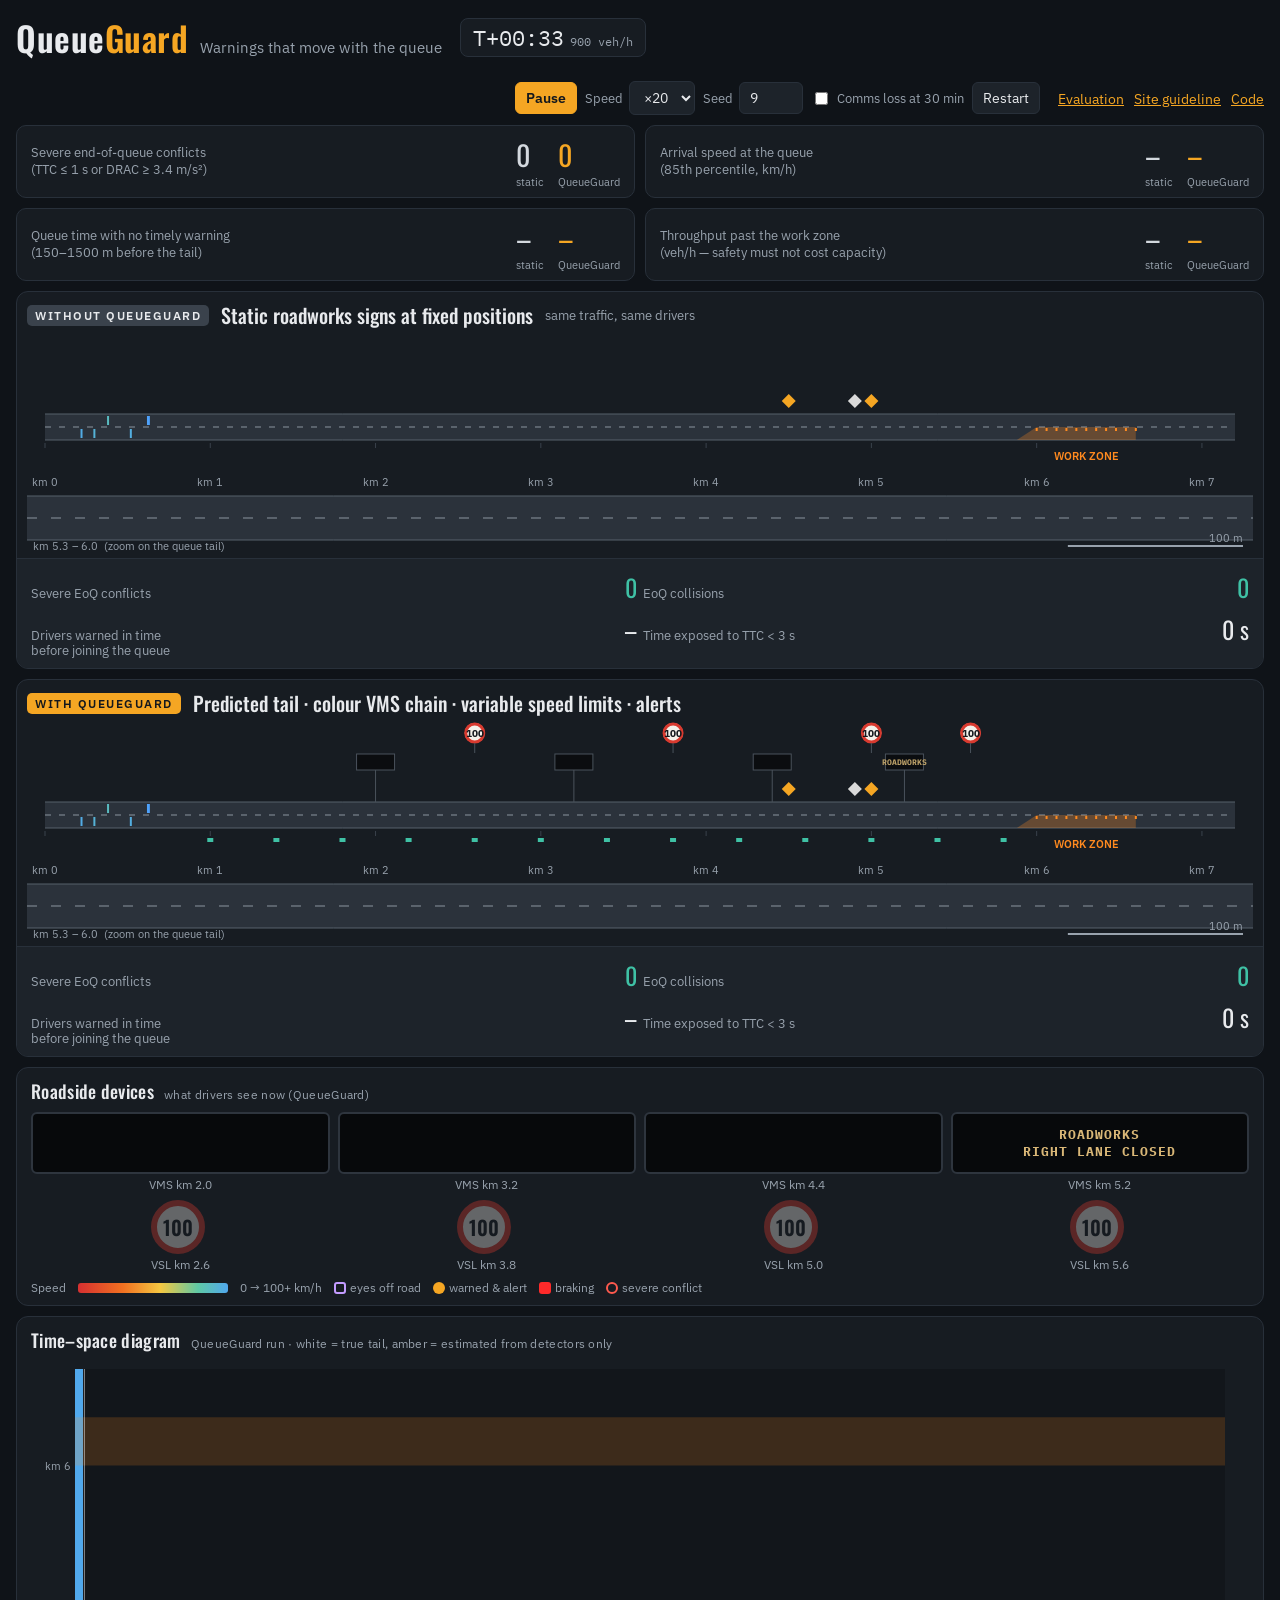
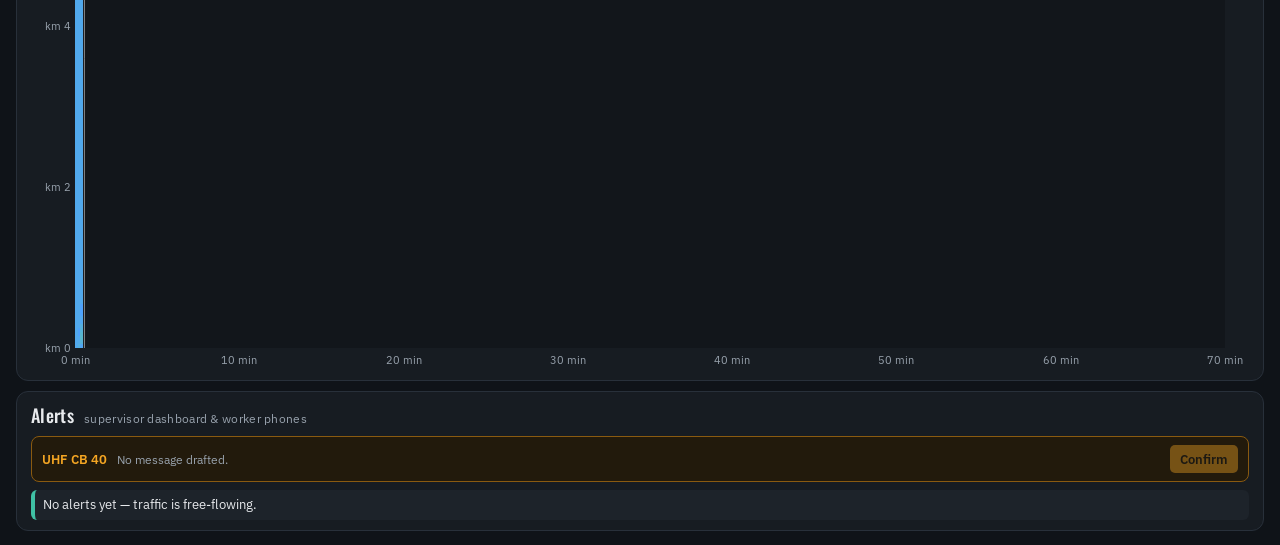
==== index.html @ 4af51060 "QueueGuard: end-of-queue warning system, simulation, evaluation, guideline generator, demo video Co-" ====
<!doctype html>
<html lang="en">
<head>
<meta charset="utf-8">
<meta name="viewport" content="width=device-width, initial-scale=1">
<title>QueueGuard — live end-of-queue warning demo</title>
<meta name="description" content="QueueGuard predicts where a roadworks queue tail will be and moves VMS, variable speed limits and alerts with it. Side-by-side traffic simulation against static signs.">
<link rel="preconnect" href="https://fonts.googleapis.com">
<link rel="stylesheet" href="https://fonts.googleapis.com/css2?family=IBM+Plex+Mono:wght@500;700&family=IBM+Plex+Sans:wght@400;600&family=Oswald:wght@500;600&display=swap">
<link rel="stylesheet" href="css/app.css">
</head>
<body>
<div class="app">
  <header class="top">
    <div class="brand">
      <h1>Queue<span>Guard</span></h1>
      <p>Warnings that move with the queue</p>
    </div>
    <div class="clock" id="clock">T+00:00<small id="demand">900 veh/h</small></div>
    <div class="controls">
      <button class="primary" id="play">Pause</button>
      <label>Speed <select id="speed">
        <option value="5">×5</option><option value="10">×10</option><option value="20" selected>×20</option><option value="40">×40</option><option value="80">×80</option>
      </select></label>
      <label>Seed <input type="number" id="seed" min="1" max="999" value="9"></label>
      <label><input type="checkbox" id="failsafe"> Comms loss at 30 min</label>
      <button id="restart">Restart</button>
      <span class="nav"><a href="eval.html">Evaluation</a><a href="guideline.html">Site guideline</a><a href="https://github.com/Morlan1hp/queueguard" id="repo" target="_blank" rel="noopener">Code</a></span>
    </div>
  </header>

  <section class="scoreboard" aria-label="Running comparison">
    <div class="score"><div class="lbl">Severe end-of-queue conflicts<br>(TTC ≤ 1 s or DRAC ≥ 3.4 m/s²)</div><div class="vals"><span class="a" id="sc-conf-a">0<small>static</small></span><span class="b" id="sc-conf-b">0<small>QueueGuard</small></span></div></div>
    <div class="score"><div class="lbl">Arrival speed at the queue<br>(85th percentile, km/h)</div><div class="vals"><span class="a" id="sc-app-a">–<small>static</small></span><span class="b" id="sc-app-b">–<small>QueueGuard</small></span></div></div>
    <div class="score"><div class="lbl">Queue time with no timely warning<br>(150–1500 m before the tail)</div><div class="vals"><span class="a" id="sc-unc-a">–<small>static</small></span><span class="b" id="sc-unc-b">–<small>QueueGuard</small></span></div></div>
    <div class="score"><div class="lbl">Throughput past the work zone<br>(veh/h — safety must not cost capacity)</div><div class="vals"><span class="a" id="sc-thr-a">–<small>static</small></span><span class="b" id="sc-thr-b">–<small>QueueGuard</small></span></div></div>
  </section>

  <section class="panel" id="panel-a">
    <div class="viz">
      <div class="head"><span class="tag static">Without QueueGuard</span><h2>Static roadworks signs at fixed positions</h2><span class="sub">same traffic, same drivers</span></div>
      <canvas class="corridor" id="cor-a" aria-label="Corridor view, static signs"></canvas>
      <canvas class="zoom" id="zoom-a" aria-label="Zoom on the queue tail, static signs"></canvas>
    </div>
    <div class="kpis" id="kpi-a"></div>
  </section>

  <section class="panel" id="panel-b">
    <div class="viz">
      <div class="head"><span class="tag qg">With QueueGuard</span><h2>Predicted tail · colour VMS chain · variable speed limits · alerts</h2></div>
      <canvas class="corridor" id="cor-b" aria-label="Corridor view, QueueGuard"></canvas>
      <canvas class="zoom" id="zoom-b" aria-label="Zoom on the queue tail, QueueGuard"></canvas>
    </div>
    <div class="kpis" id="kpi-b"></div>
  </section>

  <section class="bottom">
    <div class="card">
      <h3>Roadside devices <small>what drivers see now (QueueGuard)</small></h3>
      <div class="boards" id="boards"></div>
      <div class="vsls" id="vsls"></div>
      <div class="legend">
        <span>Speed</span><span class="ramp" id="ramp"></span><span>0 → 100+ km/h</span>
        <span><i style="background:transparent;border:2px solid #C39BFF"></i>eyes off road</span>
        <span><i style="background:#F5A623;border-radius:50%"></i>warned &amp; alert</span>
        <span><i style="background:#FF2A2A"></i>braking</span>
        <span><i style="background:transparent;border:2px solid #FF5A4E;border-radius:50%"></i>severe conflict</span>
      </div>
    </div>
    <div class="card">
      <h3>Time–space diagram <small>QueueGuard run · white = true tail, amber = estimated from detectors only</small></h3>
      <canvas class="ts" id="ts" aria-label="Time-space speed diagram"></canvas>
    </div>
    <div class="card">
      <h3>Alerts <small>supervisor dashboard &amp; worker phones</small></h3>
      <div class="uhf" id="uhf"><span class="st">UHF CB 40</span><span id="uhf-text" class="note">No message drafted.</span><button id="uhf-btn" disabled>Confirm</button></div>
      <ul class="feed" id="feed"></ul>
    </div>
  </section>
</div>
<div class="caption" id="caption"></div>

<script src="js/sim.js"></script>
<script src="js/render.js"></script>
<script src="js/app.js"></script>
</body>
</html>
---- css/app.css ----
:root {
  --bg: #0F1318; --panel: #171C22; --panel2: #1D232A; --border: #28303A;
  --text: #E8EAED; --muted: #98A2AD; --amber: #F5A623; --amber-d: #8A5A10;
  --red: #FF5A4E; --teal: #3FC1A5; --violet: #C39BFF;
  --sans: "IBM Plex Sans", Arial, sans-serif; --display: "Oswald", "Arial Narrow", Arial, sans-serif;
  --mono: "IBM Plex Mono", Consolas, monospace;
}
* { box-sizing: border-box; }
html, body { margin: 0; background: var(--bg); color: var(--text); font-family: var(--sans); }
a { color: var(--amber); }
button, select, input { font-family: var(--sans); }

.app { display: grid; grid-template-rows: auto auto auto 1fr; gap: 10px; padding: 12px 16px 14px; min-height: 100vh; max-width: 1920px; margin: 0 auto; }

/* header */
.top { display: flex; align-items: center; gap: 18px; flex-wrap: wrap; }
.brand { display: flex; align-items: baseline; gap: 12px; }
.brand h1 { font-family: var(--display); font-weight: 600; font-size: 34px; margin: 0; letter-spacing: 0.5px; }
.brand h1 span { color: var(--amber); }
.brand p { margin: 0; color: var(--muted); font-size: 15px; }
.clock { font-family: var(--mono); font-size: 22px; color: var(--text); background: var(--panel); border: 1px solid var(--border); border-radius: 8px; padding: 4px 12px; }
.clock small { color: var(--muted); font-size: 12px; margin-left: 6px; }
.controls { display: flex; align-items: center; gap: 8px; margin-left: auto; flex-wrap: wrap; }
.controls button, .controls select, .controls input { background: var(--panel2); color: var(--text); border: 1px solid var(--border); border-radius: 6px; padding: 6px 10px; font-size: 14px; }
.controls button.primary { background: var(--amber); color: #14181D; border-color: var(--amber); font-weight: 600; }
.controls label { color: var(--muted); font-size: 13px; display: flex; align-items: center; gap: 6px; }
.controls input[type=number] { width: 64px; }
.nav a { font-size: 14px; margin-left: 10px; }

.scoreboard { display: grid; grid-template-columns: repeat(4, 1fr); gap: 10px; }
.score { background: var(--panel); border: 1px solid var(--border); border-radius: 10px; padding: 8px 14px; display: flex; align-items: center; justify-content: space-between; gap: 10px; }
.score .lbl { color: var(--muted); font-size: 13px; line-height: 1.25; }
.score .vals { display: flex; gap: 14px; align-items: baseline; font-family: var(--display); font-size: 28px; white-space: nowrap; }
.score .vals .a { color: #D3D8DE; }
.score .vals .b { color: var(--amber); }
.score .vals small { font-family: var(--sans); font-size: 11px; color: var(--muted); display: block; text-align: center; }

/* corridor panels */
.panel { background: var(--panel); border: 1px solid var(--border); border-radius: 12px; display: grid; grid-template-columns: 1fr 270px; gap: 0; overflow: hidden; }
.panel .viz { padding: 8px 10px 4px; }
.panel .head { display: flex; align-items: center; gap: 12px; }
.tag { font-size: 12px; font-weight: 600; letter-spacing: 1.5px; padding: 3px 8px; border-radius: 5px; text-transform: uppercase; }
.tag.static { background: #3A424C; color: #E8EAED; }
.tag.qg { background: var(--amber); color: #14181D; }
.panel h2 { font-family: var(--display); font-weight: 500; font-size: 20px; margin: 0; }
.panel .sub { color: var(--muted); font-size: 13px; }
canvas.corridor { width: 100%; height: 160px; display: block; }
canvas.zoom { width: 100%; height: 64px; display: block; }
.kpis { background: var(--panel2); border-left: 1px solid var(--border); padding: 10px 14px; display: grid; grid-template-rows: repeat(4, auto); gap: 6px; align-content: center; }
.kpi { display: flex; justify-content: space-between; align-items: baseline; gap: 8px; }
.kpi .k { color: var(--muted); font-size: 12.5px; line-height: 1.2; }
.kpi .v { font-family: var(--display); font-size: 24px; }
.kpi .v.bad { color: var(--red); }
.kpi .v.good { color: var(--teal); }

/* bottom row */
.bottom { display: grid; grid-template-columns: 1.05fr 1fr 0.95fr; gap: 10px; min-height: 0; }
.card { background: var(--panel); border: 1px solid var(--border); border-radius: 12px; padding: 10px 14px; display: flex; flex-direction: column; gap: 8px; min-height: 0; }
.card h3 { font-family: var(--display); font-weight: 500; font-size: 18px; margin: 0; letter-spacing: 0.3px; }
.card h3 small { font-family: var(--sans); color: var(--muted); font-size: 12px; font-weight: 400; margin-left: 6px; }

.boards { display: grid; grid-template-columns: repeat(4, 1fr); gap: 8px; }
.led { background: #07090B; border: 2px solid #2E353E; border-radius: 6px; padding: 8px 6px; min-height: 62px; display: flex; flex-direction: column; justify-content: center; align-items: center; font-family: var(--mono); font-weight: 700; font-size: 12.5px; letter-spacing: 1px; color: #3A2E18; text-align: center; line-height: 1.35; }
.led.on { color: #D9B777; }
.led.warn { color: var(--amber); border-color: var(--amber); text-shadow: 0 0 6px rgba(245,166,35,0.6); }
.led.flash-off { color: #5A4315; text-shadow: none; }
.led.fallback { border-color: var(--red); }
.bcap { color: var(--muted); font-size: 11.5px; text-align: center; margin-top: 3px; }
.vsls { display: grid; grid-template-columns: repeat(4, 1fr); gap: 8px; justify-items: center; }
.vsl { width: 54px; height: 54px; border-radius: 50%; background: #F4F1EA; border: 6px solid #D93A2F; display: flex; align-items: center; justify-content: center; font-family: var(--display); font-weight: 600; font-size: 20px; color: #14181D; }
.vsl.blank { opacity: 0.35; }
.legend { display: flex; align-items: center; gap: 12px; flex-wrap: wrap; color: var(--muted); font-size: 12px; }
.legend .ramp { width: 150px; height: 10px; border-radius: 3px; }
.legend i { display: inline-block; width: 12px; height: 12px; border-radius: 3px; margin-right: 4px; vertical-align: -2px; }

canvas.ts { width: 100%; flex: 1; min-height: 200px; display: block; }

.feed { list-style: none; margin: 0; padding: 0; display: flex; flex-direction: column; gap: 6px; overflow: hidden; flex: 1; }
.feed li { font-size: 13px; line-height: 1.35; padding: 6px 8px; border-radius: 6px; background: var(--panel2); border-left: 4px solid var(--teal); }
.feed li.l2 { border-left-color: var(--amber); }
.feed li.l3 { border-left-color: var(--red); }
.feed li b { font-family: var(--mono); font-weight: 600; color: var(--muted); margin-right: 6px; }
.uhf { background: #221A0C; border: 1px solid var(--amber-d); border-radius: 8px; padding: 8px 10px; font-size: 13px; display: flex; gap: 10px; align-items: center; }
.uhf .st { font-weight: 600; color: var(--amber); white-space: nowrap; }
.uhf button { margin-left: auto; background: var(--amber); color: #14181D; border: 0; border-radius: 5px; padding: 5px 10px; font-weight: 600; cursor: pointer; }
.uhf button[disabled] { opacity: 0.4; cursor: default; }
.note { color: var(--muted); font-size: 12px; }

/* caption overlay for recorded video */
.caption { position: fixed; left: 50%; bottom: 26px; transform: translateX(-50%); background: rgba(10,12,15,0.92); border: 1px solid var(--amber); color: var(--text); font-size: 26px; padding: 12px 22px; border-radius: 10px; max-width: 1400px; text-align: center; display: none; z-index: 5; }
.caption.show { display: block; }
.caption b { color: var(--amber); }

@media (max-width: 1280px) {
  .bottom { grid-template-columns: 1fr; }
  .scoreboard { grid-template-columns: repeat(2, 1fr); }
  .panel { grid-template-columns: 1fr; }
  .kpis { border-left: 0; border-top: 1px solid var(--border); grid-template-columns: repeat(2, 1fr); grid-template-rows: none; }
}
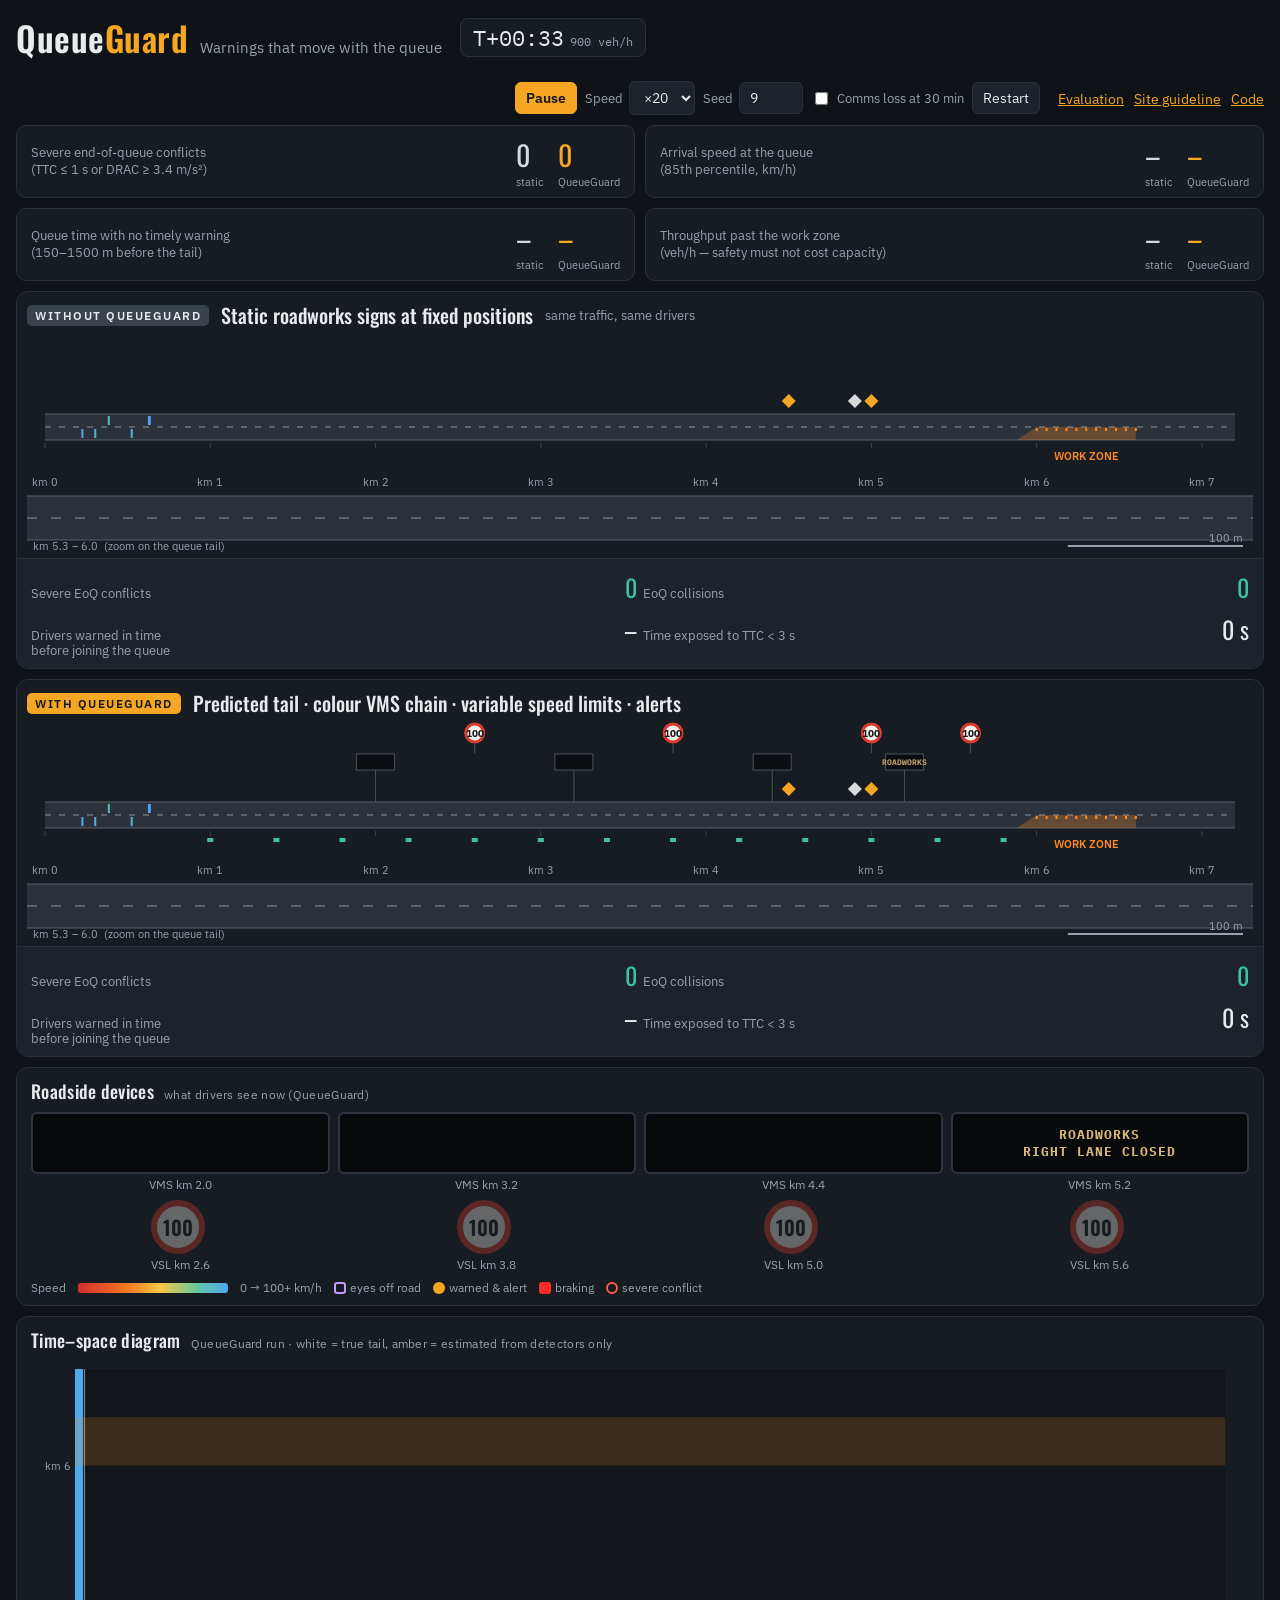
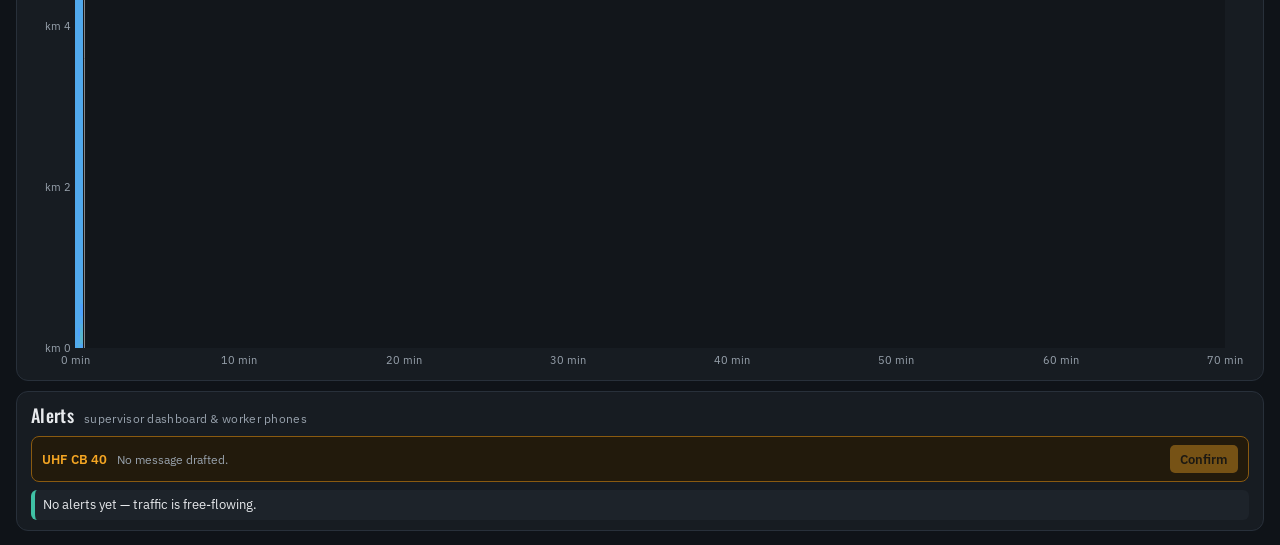
==== commit 551042f3: "QueueGuard: site virtual trial, what-is-new and viability sections, demo video v2 (hook, spotlights," ====
--- a/index.html
+++ b/index.html
@@ -29,7 +29,7 @@
     </div>
   </header>
 
-  <section class="scoreboard" aria-label="Running comparison">
+  <section class="scoreboard" id="score" aria-label="Running comparison">
     <div class="score"><div class="lbl">Severe end-of-queue conflicts<br>(TTC ≤ 1 s or DRAC ≥ 3.4 m/s²)</div><div class="vals"><span class="a" id="sc-conf-a">0<small>static</small></span><span class="b" id="sc-conf-b">0<small>QueueGuard</small></span></div></div>
     <div class="score"><div class="lbl">Arrival speed at the queue<br>(85th percentile, km/h)</div><div class="vals"><span class="a" id="sc-app-a">–<small>static</small></span><span class="b" id="sc-app-b">–<small>QueueGuard</small></span></div></div>
     <div class="score"><div class="lbl">Queue time with no timely warning<br>(150–1500 m before the tail)</div><div class="vals"><span class="a" id="sc-unc-a">–<small>static</small></span><span class="b" id="sc-unc-b">–<small>QueueGuard</small></span></div></div>
--- a/css/app.css
+++ b/css/app.css
@@ -86,6 +86,9 @@
 .uhf button[disabled] { opacity: 0.4; cursor: default; }
 .note { color: var(--muted); font-size: 12px; }
 
+/* spotlight for recorded video: everything outside the box is dimmed */
+.spot { position: fixed; display: none; z-index: 4; border: 3px solid var(--amber); border-radius: 12px; box-shadow: 0 0 0 4000px rgba(8,10,13,0.62); pointer-events: none; }
+
 /* caption overlay for recorded video */
 .caption { position: fixed; left: 50%; bottom: 26px; transform: translateX(-50%); background: rgba(10,12,15,0.92); border: 1px solid var(--amber); color: var(--text); font-size: 26px; padding: 12px 22px; border-radius: 10px; max-width: 1400px; text-align: center; display: none; z-index: 5; }
 .caption.show { display: block; }
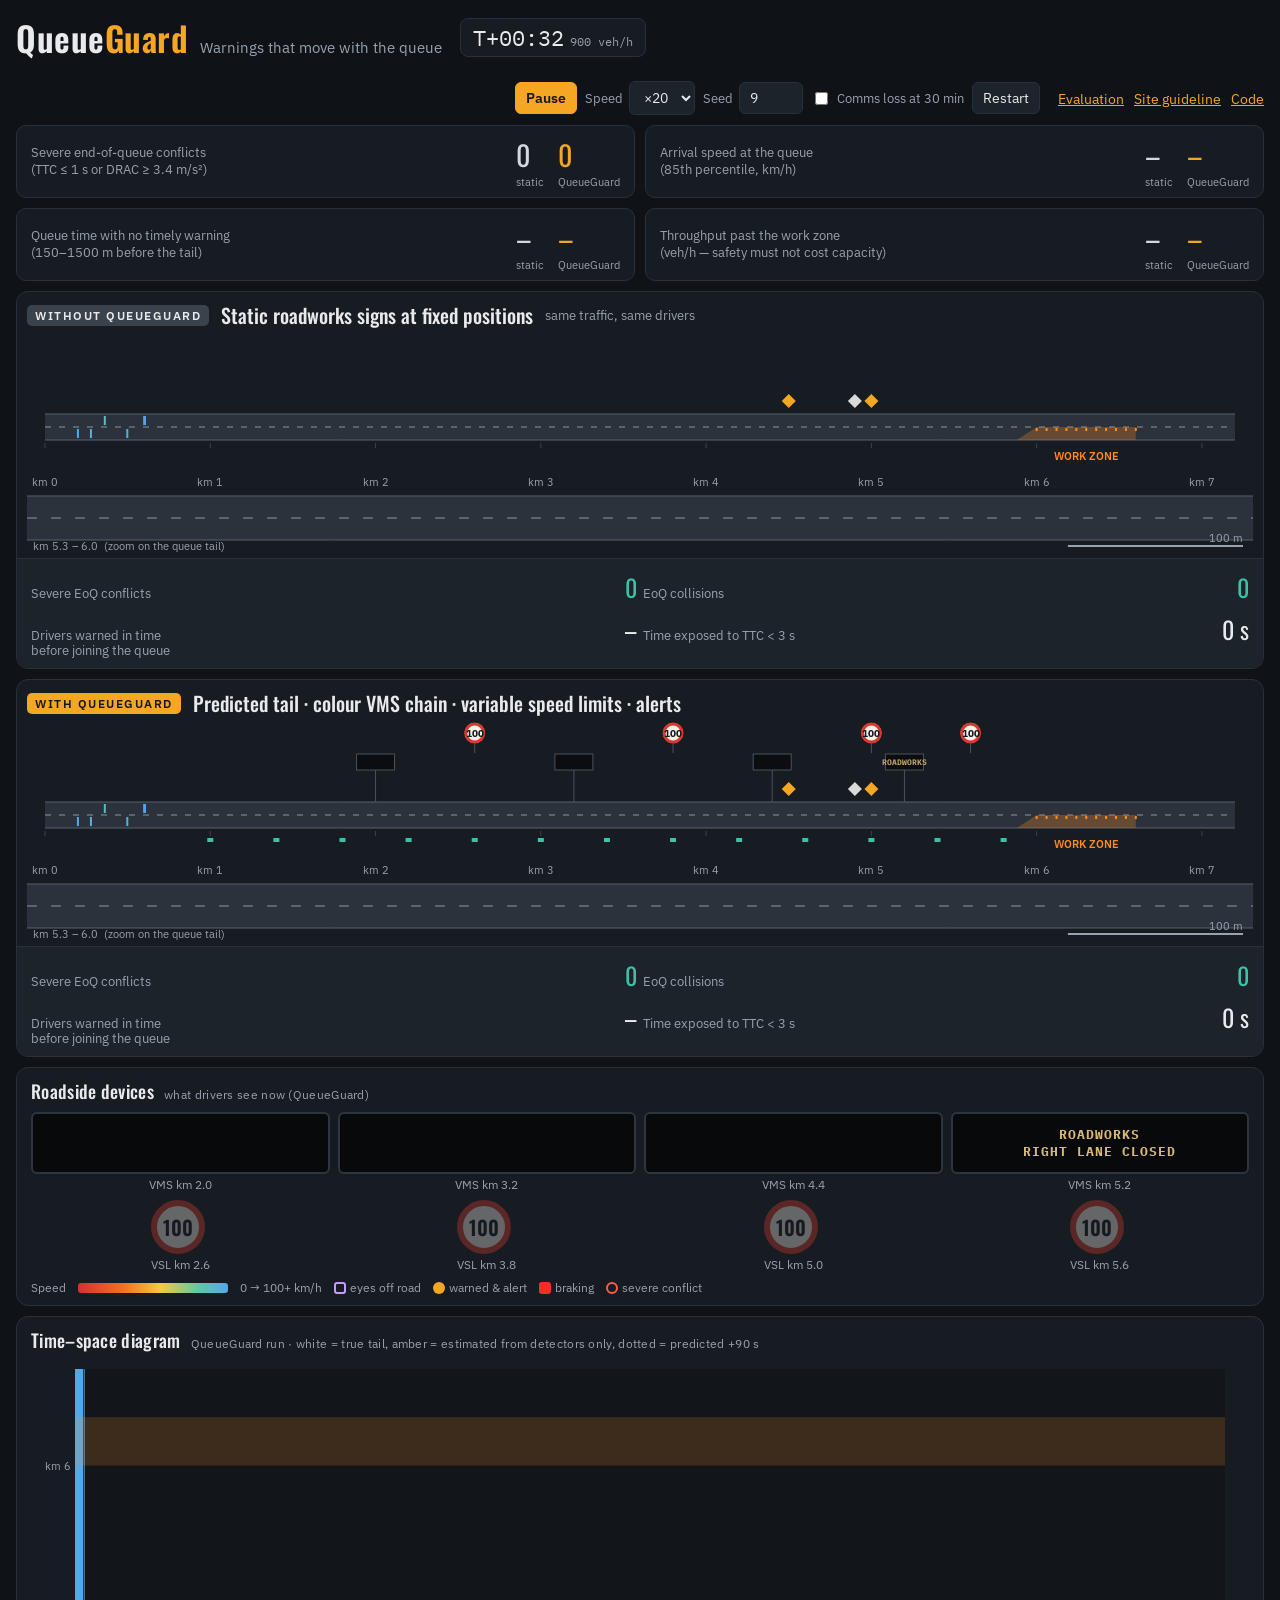
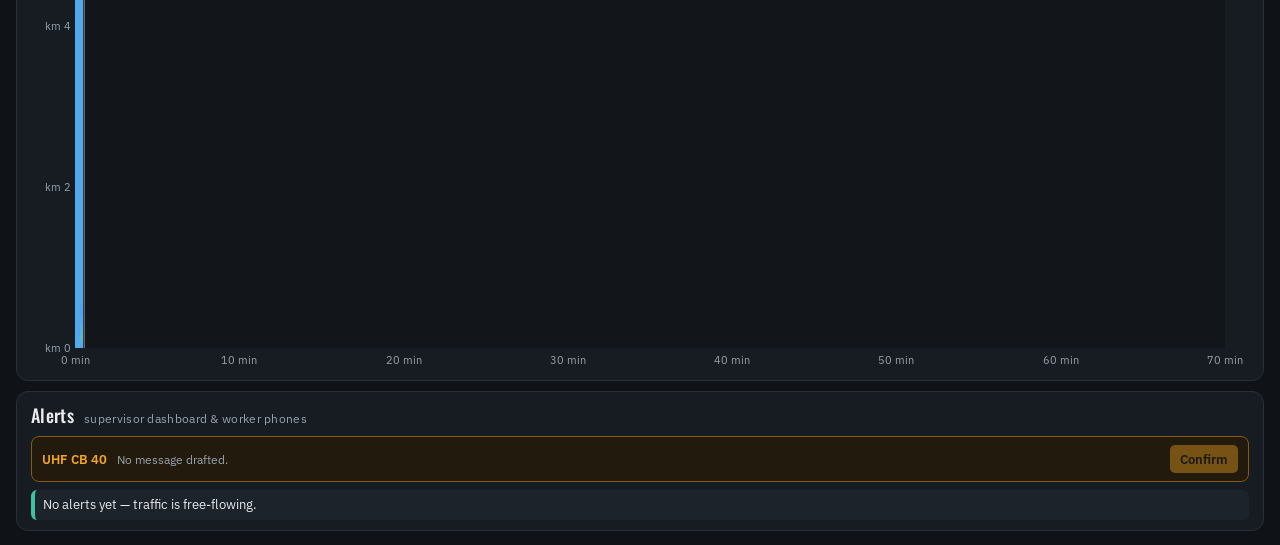
==== commit 0f39d153: "Accuracy pass: paired test, honest claims, demo fixes - tools/paired.html: same-seed comparison. Que" ====
--- a/index.html
+++ b/index.html
@@ -68,7 +68,7 @@
       </div>
     </div>
     <div class="card">
-      <h3>Time–space diagram <small>QueueGuard run · white = true tail, amber = estimated from detectors only</small></h3>
+      <h3>Time–space diagram <small>QueueGuard run · white = true tail, amber = estimated from detectors only, dotted = predicted +90 s</small></h3>
       <canvas class="ts" id="ts" aria-label="Time-space speed diagram"></canvas>
     </div>
     <div class="card">
